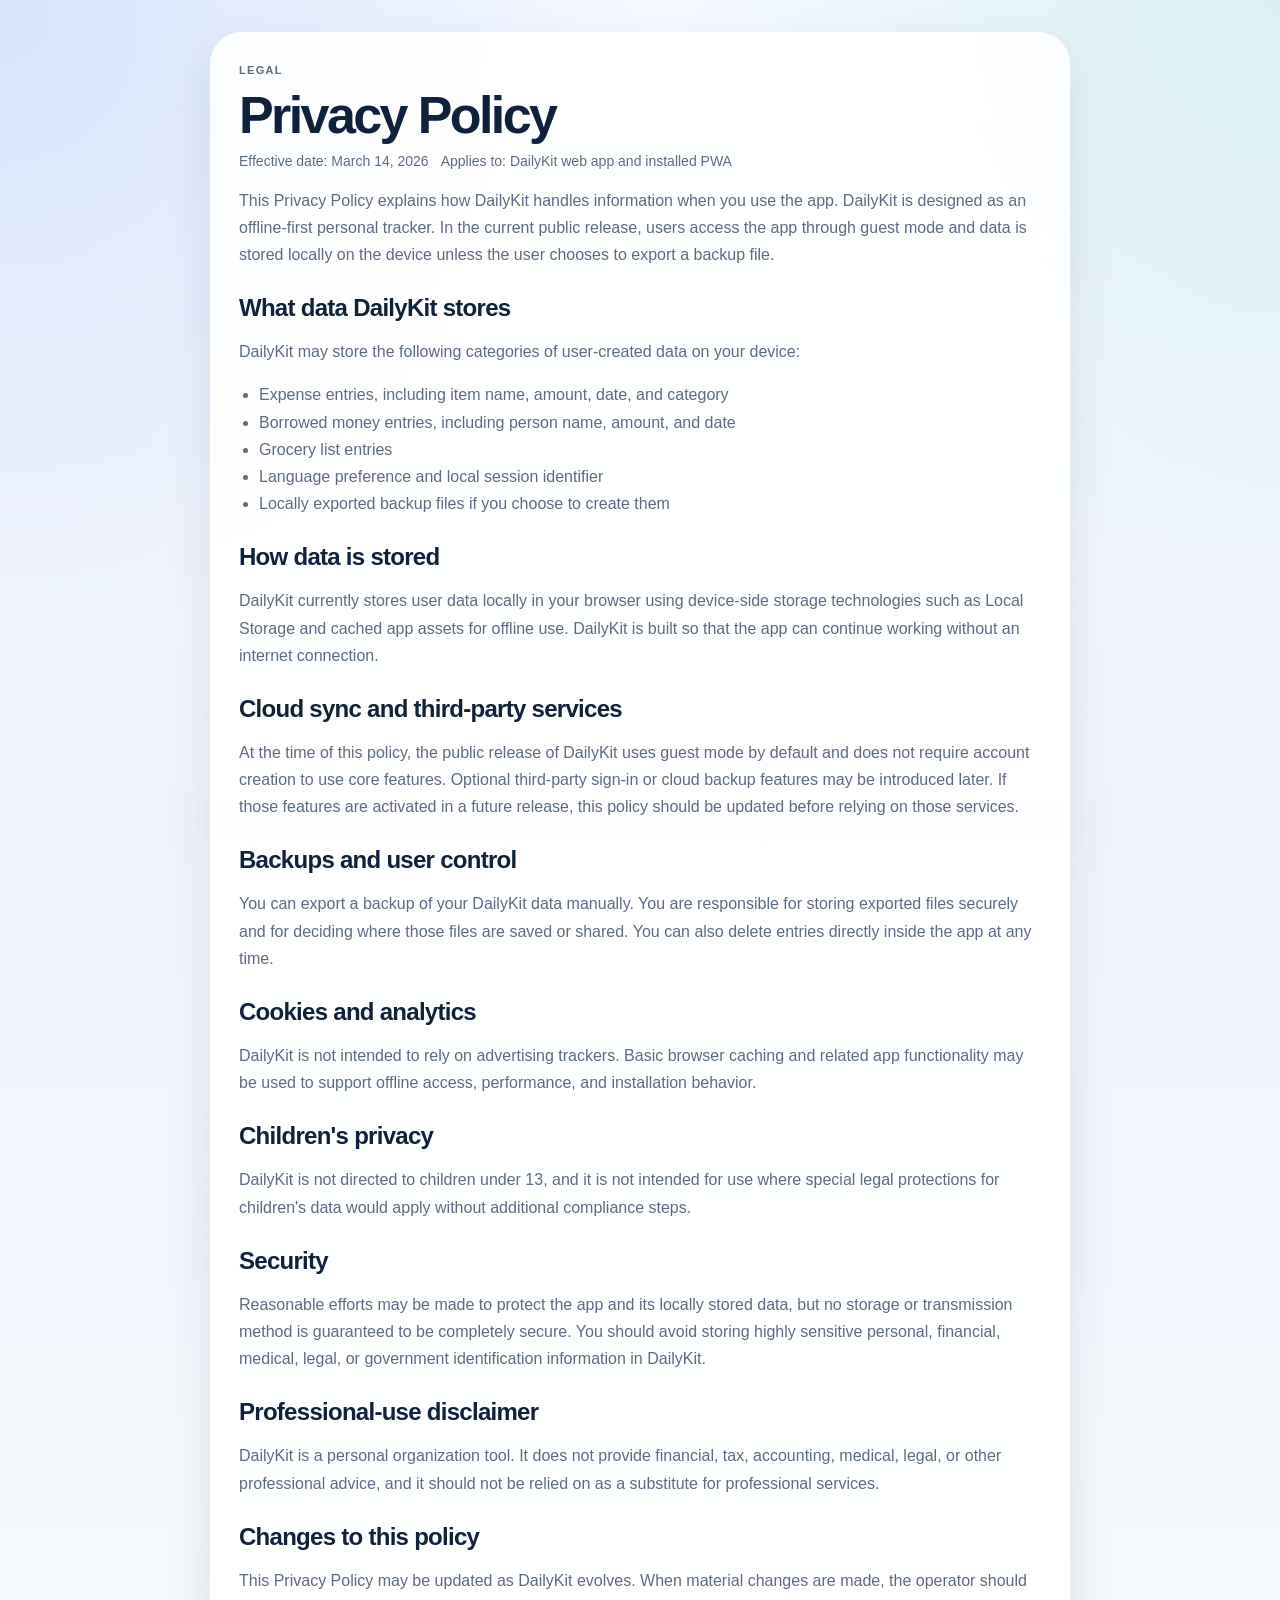
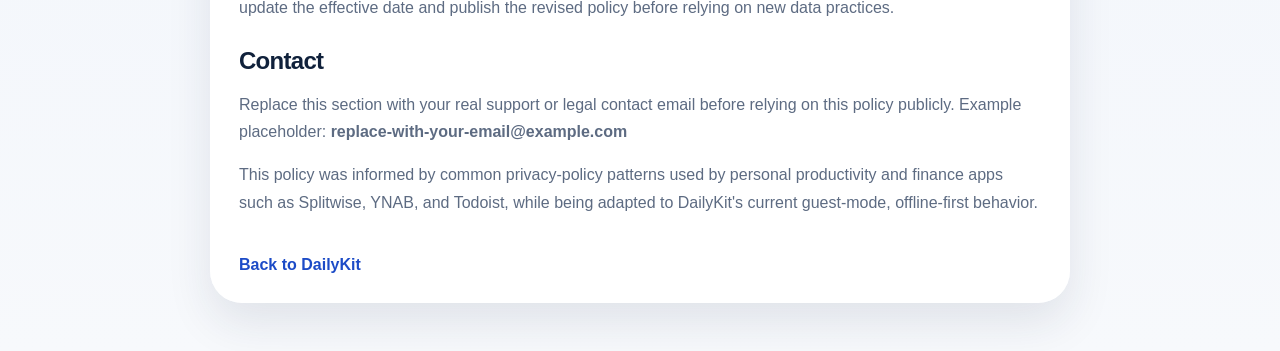
==== pages/privacy.html @ d37a64b0 "dailykit-v8" ====
<!DOCTYPE html>
<html lang="en">
<head>
<meta charset="UTF-8">
<meta name="viewport" content="width=device-width, initial-scale=1">
<title>DailyKit Privacy Policy</title>
<link rel="stylesheet" href="../style.css">
</head>
<body class="legal-page">
<main class="legal-shell">
<p class="hero-kicker">Legal</p>
<h1>Privacy Policy</h1>
<div class="legal-meta">
<span>Effective date: March 14, 2026</span>
<span>Applies to: DailyKit web app and installed PWA</span>
</div>

<p>
This Privacy Policy explains how DailyKit handles information when you use the app. DailyKit is designed as an offline-first personal tracker. In the current public release, users access the app through guest mode and data is stored locally on the device unless the user chooses to export a backup file.
</p>

<h2>What data DailyKit stores</h2>
<p>DailyKit may store the following categories of user-created data on your device:</p>
<ul>
<li>Expense entries, including item name, amount, date, and category</li>
<li>Borrowed money entries, including person name, amount, and date</li>
<li>Grocery list entries</li>
<li>Language preference and local session identifier</li>
<li>Locally exported backup files if you choose to create them</li>
</ul>

<h2>How data is stored</h2>
<p>
DailyKit currently stores user data locally in your browser using device-side storage technologies such as Local Storage and cached app assets for offline use. DailyKit is built so that the app can continue working without an internet connection.
</p>

<h2>Cloud sync and third-party services</h2>
<p>
At the time of this policy, the public release of DailyKit uses guest mode by default and does not require account creation to use core features. Optional third-party sign-in or cloud backup features may be introduced later. If those features are activated in a future release, this policy should be updated before relying on those services.
</p>

<h2>Backups and user control</h2>
<p>
You can export a backup of your DailyKit data manually. You are responsible for storing exported files securely and for deciding where those files are saved or shared. You can also delete entries directly inside the app at any time.
</p>

<h2>Cookies and analytics</h2>
<p>
DailyKit is not intended to rely on advertising trackers. Basic browser caching and related app functionality may be used to support offline access, performance, and installation behavior.
</p>

<h2>Children's privacy</h2>
<p>
DailyKit is not directed to children under 13, and it is not intended for use where special legal protections for children's data would apply without additional compliance steps.
</p>

<h2>Security</h2>
<p>
Reasonable efforts may be made to protect the app and its locally stored data, but no storage or transmission method is guaranteed to be completely secure. You should avoid storing highly sensitive personal, financial, medical, legal, or government identification information in DailyKit.
</p>

<h2>Professional-use disclaimer</h2>
<p>
DailyKit is a personal organization tool. It does not provide financial, tax, accounting, medical, legal, or other professional advice, and it should not be relied on as a substitute for professional services.
</p>

<h2>Changes to this policy</h2>
<p>
This Privacy Policy may be updated as DailyKit evolves. When material changes are made, the operator should update the effective date and publish the revised policy before relying on new data practices.
</p>

<h2>Contact</h2>
<p>
Replace this section with your real support or legal contact email before relying on this policy publicly. Example placeholder: <strong>replace-with-your-email@example.com</strong>
</p>

<p>
This policy was informed by common privacy-policy patterns used by personal productivity and finance apps such as Splitwise, YNAB, and Todoist, while being adapted to DailyKit's current guest-mode, offline-first behavior.
</p>

<a class="legal-back" href="../index.html">Back to DailyKit</a>
</main>
</body>
</html>
---- style.css ----
:root{
--bg:#eef3fb;
--bg-soft:#f8fbff;
--surface:rgba(255,255,255,0.86);
--surface-strong:#ffffff;
--line:rgba(148,163,184,0.22);
--text:#10213b;
--muted:#5d6b82;
--brand:#2f6fed;
--brand-deep:#1c4bc7;
--accent:#f59e0b;
--success:#1dbb8b;
--shadow:0 20px 45px rgba(27, 43, 71, 0.10);
--shadow-soft:0 10px 26px rgba(27, 43, 71, 0.08);
--radius-xl:28px;
--radius-lg:22px;
--radius-md:16px;
}

*{
box-sizing:border-box;
}

html{
scroll-behavior:smooth;
}

[hidden]{
display:none !important;
}

body{
margin:0;
padding:0 0 104px;
font-family:"Trebuchet MS","Aptos","Segoe UI",sans-serif;
color:var(--text);
background:
radial-gradient(circle at top left, rgba(47,111,237,0.14), transparent 28%),
radial-gradient(circle at top right, rgba(29,187,139,0.12), transparent 26%),
linear-gradient(180deg, #f4f8ff 0%, #eef3fb 42%, #f7f9fc 100%);
}

@keyframes fadeUpIn{
from{
opacity:0;
transform:translateY(18px);
}
to{
opacity:1;
transform:translateY(0);
}
}

@keyframes screenReveal{
from{
opacity:0;
transform:translateY(22px) scale(0.985);
filter:blur(6px);
}
to{
opacity:1;
transform:translateY(0) scale(1);
filter:blur(0);
}
}

body.auth-locked{
overflow:hidden;
}

button,
input,
select{
font:inherit;
}

button{
cursor:pointer;
}

main{
width:min(960px, calc(100% - 28px));
margin:0 auto;
}

.screen-panel{
transform-origin:top center;
}

.screen-panel:not(.is-active){
display:none;
}

.screen-panel.is-entering{
animation:screenReveal 0.36s cubic-bezier(0.22, 1, 0.36, 1);
}

.hero-header{
position:relative;
overflow:hidden;
padding:32px 14px 36px;
background:
radial-gradient(circle at top left, rgba(255,255,255,0.26), transparent 30%),
linear-gradient(135deg, #245dd7 0%, #2f6fed 52%, #4d89f3 100%);
color:#fff;
box-shadow:0 20px 50px rgba(26, 71, 172, 0.24);
}

.hero-inner{
width:min(900px, calc(100% - 18px));
margin:0 auto;
text-align:center;
}

.hero-kicker,
.section-kicker,
.card-label{
margin:0;
letter-spacing:0.12em;
text-transform:uppercase;
font-size:11px;
font-weight:700;
}

.hero-kicker{
color:rgba(255,255,255,0.72);
}

.hero-header h1{
margin:10px 0 12px;
font-size:clamp(40px, 8vw, 64px);
line-height:0.95;
letter-spacing:-0.04em;
}

.hero-copy{
max-width:620px;
margin:0 auto 22px;
font-size:16px;
line-height:1.6;
color:rgba(255,255,255,0.82);
}

.search-box{
position:relative;
width:min(560px, 100%);
margin:0 auto;
}

#globalSearch{
width:100%;
padding:18px 20px;
border:1px solid rgba(255,255,255,0.24);
border-radius:18px;
background:rgba(255,255,255,0.95);
color:var(--text);
box-shadow:0 18px 38px rgba(11, 24, 57, 0.14);
outline:none;
}

#globalSearch::placeholder{
color:#6c7b90;
}

#globalSearch:focus{
border-color:rgba(47,111,237,0.36);
box-shadow:0 0 0 4px rgba(255,255,255,0.18), 0 22px 40px rgba(11,24,57,0.16);
}

#searchResults{
position:absolute;
top:calc(100% + 10px);
left:0;
right:0;
display:none;
overflow:hidden;
border:1px solid rgba(226,232,240,0.9);
border-radius:20px;
background:rgba(255,255,255,0.98);
box-shadow:var(--shadow);
z-index:10000;
}

.search-item{
width:100%;
border:none;
background:transparent;
padding:14px 16px;
text-align:left;
display:flex;
flex-direction:column;
gap:4px;
}

.search-item + .search-item{
border-top:1px solid #edf2f7;
}

.search-item.active,
.search-item:hover{
background:#eff5ff;
}

.search-title{
font-size:14px;
font-weight:700;
color:var(--text);
}

.search-subtitle,
.search-empty{
font-size:13px;
color:var(--muted);
}

.search-empty{
padding:16px;
}

.header-controls{
display:flex;
justify-content:center;
align-items:center;
gap:12px;
flex-wrap:wrap;
margin-top:16px;
}

.select-wrap{
display:flex;
align-items:center;
gap:10px;
padding:10px 14px;
border-radius:999px;
background:rgba(255,255,255,0.14);
border:1px solid rgba(255,255,255,0.16);
font-size:13px;
}

.select-wrap span{
color:rgba(255,255,255,0.76);
font-weight:700;
}

#languageSelect{
border:none;
background:transparent;
color:#fff;
font-weight:700;
outline:none;
}

#languageSelect option{
color:var(--text);
}

.session-badge{
display:inline-flex;
align-items:center;
justify-content:center;
min-height:44px;
padding:10px 14px;
border-radius:999px;
background:rgba(255,255,255,0.16);
border:1px solid rgba(255,255,255,0.16);
font-size:13px;
font-weight:700;
color:#fff;
}

.ghost-btn,
.backup-section button,
.tool-shell button,
.home-tools button,
.auth-actions button{
border:none;
border-radius:999px;
padding:12px 18px;
font-weight:700;
transition:transform 0.18s ease, box-shadow 0.18s ease, background 0.18s ease;
}

.backup-section button,
.tool-shell button,
.home-tools button,
.auth-actions button:first-child{
background:linear-gradient(135deg, var(--brand) 0%, var(--brand-deep) 100%);
color:#fff;
box-shadow:0 14px 30px rgba(47,111,237,0.22);
}

.ghost-btn{
background:rgba(255,255,255,0.16);
color:#fff;
border:1px solid rgba(255,255,255,0.24);
backdrop-filter:blur(14px);
}

.backup-actions .ghost-btn{
background:#eef5ff;
color:var(--brand);
border:1px solid rgba(47,111,237,0.12);
box-shadow:none;
}

.backup-section button:hover,
.tool-shell button:hover,
.home-tools button:hover,
.auth-actions button:hover,
.ghost-btn:hover{
transform:translateY(-1px);
}

button.is-disabled,
button:disabled{
opacity:0.58;
cursor:not-allowed;
transform:none !important;
box-shadow:none !important;
}

.dashboard{
display:grid;
gap:20px;
padding:28px 0 12px;
}

.onboarding-host{
grid-column:1 / -1;
}

.onboarding-card{
display:grid;
gap:18px;
padding:22px;
border-radius:var(--radius-xl);
background:linear-gradient(135deg, rgba(255,255,255,0.92), rgba(240,247,255,0.96));
border:1px solid rgba(255,255,255,0.82);
box-shadow:var(--shadow-soft);
animation:fadeUpIn 0.42s ease both;
}

.onboarding-copy h3{
margin:6px 0 8px;
font-size:28px;
letter-spacing:-0.04em;
}

.onboarding-copy p{
margin:0;
color:var(--muted);
line-height:1.6;
}

.onboarding-grid{
display:grid;
grid-template-columns:repeat(3, minmax(0, 1fr));
gap:12px;
}

.onboarding-step{
padding:16px;
border-radius:20px;
background:rgba(255,255,255,0.82);
border:1px solid var(--line);
}

.onboarding-step strong{
display:block;
margin-bottom:8px;
}

.onboarding-step span{
display:block;
color:var(--muted);
line-height:1.55;
}

.onboarding-actions{
display:flex;
justify-content:flex-end;
}

.onboarding-btn{
background:#eef5ff;
color:var(--brand);
border:1px solid rgba(47,111,237,0.14);
}

.summary-header,
.tools-header{
display:flex;
justify-content:space-between;
align-items:flex-end;
margin-bottom:16px;
grid-column:1 / -1;
}

.section-kicker{
color:var(--brand);
}

.section-title{
margin:6px 0 0;
font-size:clamp(28px, 5vw, 38px);
line-height:1.05;
letter-spacing:-0.04em;
}

.summary{
display:grid;
grid-template-columns:repeat(2, minmax(0, 1fr));
gap:16px;
margin-bottom:20px;
grid-column:1 / -1;
}

.card,
.chart-section,
.backup-section,
.tool-section,
.insight-box{
position:relative;
background:var(--surface);
border:1px solid rgba(255,255,255,0.75);
border-radius:var(--radius-xl);
box-shadow:var(--shadow-soft);
backdrop-filter:blur(18px);
transition:transform 0.2s ease, box-shadow 0.2s ease, border-color 0.2s ease;
}

.card{
padding:20px 18px;
overflow:hidden;
animation:fadeUpIn 0.44s ease both;
}

.card::after,
.chart-section::after,
.backup-section::after,
.tool-section::after{
content:"";
position:absolute;
inset:auto -24px -36px auto;
width:120px;
height:120px;
border-radius:999px;
background:radial-gradient(circle, rgba(47,111,237,0.14) 0%, rgba(47,111,237,0) 72%);
pointer-events:none;
}

.card h3{
margin:12px 0 10px;
font-size:34px;
letter-spacing:-0.05em;
}

.card p:last-child{
margin:0;
color:var(--muted);
line-height:1.45;
}

.chart-section{
padding:24px;
margin-bottom:20px;
animation:fadeUpIn 0.52s ease both;
}

.chart-section,
.insight-box,
.home-tools{
grid-column:1 / -1;
}

.chart-section h3,
.backup-section h3{
margin:0 0 16px;
font-size:20px;
letter-spacing:-0.03em;
}

#expenseChart{
width:100% !important;
height:250px !important;
}

#weeklyChart{
width:100% !important;
height:220px !important;
}

.insight-box{
padding:18px;
margin-bottom:24px;
animation:fadeUpIn 0.56s ease both;
}

.insight-grid{
display:grid;
grid-template-columns:repeat(3, minmax(0, 1fr));
gap:12px;
}

.insight-tile{
padding:14px;
border-radius:18px;
background:rgba(248,250,252,0.9);
border:1px solid var(--line);
text-align:left;
}

.insight-label{
display:block;
margin-bottom:8px;
font-size:12px;
font-weight:700;
letter-spacing:0.08em;
text-transform:uppercase;
color:var(--muted);
}

.insight-value{
display:block;
font-size:20px;
font-weight:700;
letter-spacing:-0.03em;
}

.empty-state{
padding:18px;
border-radius:18px;
background:#f8fbff;
border:1px dashed rgba(148,163,184,0.4);
color:var(--muted);
text-align:left;
}

.home-tools{
display:grid;
grid-template-columns:repeat(2, minmax(0, 1fr));
gap:14px;
grid-column:1 / -1;
}

.home-tools button{
display:flex;
align-items:center;
gap:12px;
justify-content:flex-start;
padding:16px 18px;
border-radius:22px;
font-size:15px;
text-align:left;
animation:fadeUpIn 0.5s ease both;
}

.tool-icon{
display:grid;
place-items:center;
width:38px;
height:38px;
border-radius:14px;
background:rgba(255,255,255,0.18);
font-size:18px;
}

.tool-copy{
display:flex;
flex-direction:column;
gap:3px;
}

.tool-copy strong{
font-size:15px;
}

.tool-copy span{
font-size:12px;
color:rgba(255,255,255,0.8);
}

.tool-section{
width:min(920px, calc(100% - 4px));
margin:24px auto;
padding:24px;
}

.tool-shell{
display:flex;
flex-direction:column;
gap:18px;
}

.tool-shell > *{
animation:fadeUpIn 0.42s ease both;
}

.tool-shell > *:nth-child(2){
animation-delay:0.06s;
}

.tool-shell > *:nth-child(3){
animation-delay:0.12s;
}

.tool-heading h2{
margin:6px 0 6px;
font-size:34px;
letter-spacing:-0.04em;
}

.tool-heading p{
margin:0;
color:var(--muted);
line-height:1.5;
}

.tool-form{
display:flex;
gap:12px;
flex-wrap:wrap;
}

.tool-form select,
#toolContainer select{
flex:1 1 180px;
min-width:0;
padding:14px 16px;
border:1px solid rgba(148,163,184,0.24);
border-radius:18px;
background:#f8fbff;
outline:none;
color:var(--text);
box-shadow:inset 0 1px 0 rgba(255,255,255,0.6);
}

.tool-form input,
#toolContainer input{
flex:1 1 220px;
min-width:0;
padding:14px 16px;
border:1px solid rgba(148,163,184,0.24);
border-radius:18px;
background:#f8fbff;
outline:none;
color:var(--text);
box-shadow:inset 0 1px 0 rgba(255,255,255,0.6);
}

.tool-form input:focus,
#toolContainer input:focus{
border-color:rgba(47,111,237,0.35);
box-shadow:0 0 0 4px rgba(47,111,237,0.09);
}

.tool-form select:focus,
#toolContainer select:focus{
border-color:rgba(47,111,237,0.35);
box-shadow:0 0 0 4px rgba(47,111,237,0.09);
}

.tool-form-secondary{
margin-top:-2px;
}

.feature-panel{
padding:20px;
border-radius:24px;
background:rgba(255,255,255,0.84);
border:1px solid rgba(255,255,255,0.78);
box-shadow:var(--shadow-soft);
}

.panel-heading{
display:flex;
justify-content:space-between;
align-items:flex-start;
gap:16px;
margin-bottom:14px;
}

.panel-heading h3{
margin:6px 0 0;
font-size:22px;
letter-spacing:-0.03em;
}

.panel-copy{
margin:0;
max-width:320px;
color:var(--muted);
line-height:1.55;
text-align:right;
}

.metric-pills{
display:flex;
flex-wrap:wrap;
gap:10px;
justify-content:flex-end;
}

.metric-pill{
display:inline-flex;
align-items:center;
padding:10px 14px;
border-radius:999px;
background:#eef5ff;
color:var(--brand-deep);
font-size:13px;
font-weight:700;
}

.metric-pill.is-danger{
background:#fff2f2;
color:#c2410c;
}

.secondary-btn{
background:#eef5ff !important;
color:var(--brand) !important;
box-shadow:none !important;
}

.filters-grid{
display:grid;
grid-template-columns:repeat(3, minmax(0, 1fr));
gap:12px;
margin-bottom:14px;
}

.history-meta{
margin-bottom:14px;
color:var(--muted);
line-height:1.5;
}

.history-meta strong{
color:var(--text);
}

.list-group{
display:flex;
flex-direction:column;
gap:12px;
}

.list-item{
display:flex;
justify-content:space-between;
align-items:center;
gap:12px;
padding:14px 16px;
border-radius:20px;
background:#fff;
border:1px solid #edf2f7;
box-shadow:0 10px 24px rgba(15,23,42,0.05);
animation:fadeUpIn 0.32s ease both;
transition:transform 0.18s ease, box-shadow 0.18s ease, border-color 0.18s ease;
}

.list-copy{
display:flex;
flex-direction:column;
gap:4px;
text-align:left;
}

.list-copy strong{
font-size:15px;
}

.list-copy span{
font-size:13px;
color:var(--muted);
}

.list-actions{
display:flex;
align-items:center;
gap:10px;
margin-left:auto;
}

.list-amount{
font-size:15px;
font-weight:700;
white-space:nowrap;
}

.list-item button{
padding:10px 14px;
background:#eef4ff;
color:var(--brand);
box-shadow:none;
}

.list-empty{
padding:18px;
border-radius:20px;
background:#f8fbff;
border:1px dashed rgba(148,163,184,0.36);
color:var(--muted);
text-align:left;
animation:fadeUpIn 0.34s ease both;
}

.list-empty strong,
.list-empty span{
display:block;
}

.list-empty strong{
margin-bottom:6px;
color:var(--text);
}

.backup-section{
width:min(920px, calc(100% - 4px));
margin:12px auto 26px;
padding:24px;
}

.backup-grid{
display:grid;
grid-template-columns:repeat(2, minmax(0, 1fr));
gap:16px;
}

.backup-panel{
padding:22px;
border-radius:22px;
background:#fff;
border:1px solid var(--line);
box-shadow:0 12px 28px rgba(15,23,42,0.06);
animation:fadeUpIn 0.5s ease both;
transition:transform 0.2s ease, box-shadow 0.2s ease, border-color 0.2s ease;
}

.cloud-panel{
background:linear-gradient(180deg, rgba(239,245,255,0.96), rgba(255,255,255,0.96));
}

.backup-copy,
.disclaimer{
color:var(--muted);
}

.backup-copy{
margin:0 0 18px;
line-height:1.55;
}

.backup-actions{
display:flex;
flex-wrap:wrap;
gap:12px;
}

.disclaimer{
width:min(920px, calc(100% - 40px));
margin:0 auto 88px;
text-align:center;
line-height:1.6;
}

.footer-links{
display:flex;
justify-content:center;
gap:14px;
flex-wrap:wrap;
margin-top:10px;
}

.footer-links a{
color:var(--brand-deep);
text-decoration:none;
font-weight:700;
}

.footer-links a:hover{
text-decoration:underline;
}

.bottom-nav{
position:fixed;
left:12px;
right:12px;
bottom:12px;
display:flex;
gap:8px;
padding:8px;
overflow-x:auto;
background:rgba(255,255,255,0.88);
border:1px solid rgba(255,255,255,0.82);
border-radius:999px;
box-shadow:0 18px 40px rgba(15,23,42,0.12);
backdrop-filter:blur(16px);
z-index:999;
}

.bottom-nav button{
display:flex;
align-items:center;
justify-content:center;
gap:8px;
min-width:max-content;
border:none;
border-radius:999px;
padding:12px 16px;
background:transparent;
color:var(--text);
font-size:14px;
font-weight:700;
}

.bottom-nav button:hover{
background:#eef4ff;
}

.bottom-nav button.is-active{
background:linear-gradient(135deg, rgba(47,111,237,0.14), rgba(47,111,237,0.08));
color:var(--brand-deep);
}

.nav-icon{
font-size:16px;
line-height:1;
}

canvas{
max-width:100%;
display:block;
}

#importFile{
display:none;
}

.auth-gate{
position:fixed;
inset:0;
display:grid;
place-items:center;
padding:18px;
background:rgba(8,18,37,0.42);
backdrop-filter:blur(18px);
z-index:1200;
}

.auth-gate.is-hidden{
display:none;
}

.auth-card{
width:min(560px, 100%);
padding:30px;
border-radius:32px;
background:rgba(255,255,255,0.94);
border:1px solid rgba(255,255,255,0.8);
box-shadow:0 30px 70px rgba(8,18,37,0.24);
animation:screenReveal 0.42s cubic-bezier(0.22, 1, 0.36, 1) both;
}

.auth-card h2{
margin:10px 0 12px;
font-size:clamp(32px, 6vw, 48px);
line-height:0.96;
letter-spacing:-0.05em;
}

.auth-copy,
.auth-hint{
margin:0;
color:var(--muted);
line-height:1.6;
}

.auth-benefits{
display:grid;
grid-template-columns:repeat(2, minmax(0, 1fr));
gap:12px;
margin:22px 0;
}

.auth-benefits article{
padding:16px;
border-radius:20px;
background:#f8fbff;
border:1px solid var(--line);
}

.auth-benefits strong{
display:block;
margin-bottom:6px;
}

.auth-benefits span{
display:block;
color:var(--muted);
font-size:14px;
line-height:1.5;
}

.auth-actions{
display:flex;
flex-wrap:wrap;
gap:12px;
margin-bottom:14px;
}

.legal-page{
min-height:100vh;
padding:32px 16px 48px;
}

.legal-shell{
width:min(860px, 100%);
margin:0 auto;
padding:28px;
border-radius:32px;
background:rgba(255,255,255,0.92);
border:1px solid rgba(255,255,255,0.82);
box-shadow:var(--shadow);
animation:screenReveal 0.42s cubic-bezier(0.22, 1, 0.36, 1) both;
}

.legal-shell h1{
margin:10px 0 12px;
font-size:clamp(32px, 6vw, 52px);
line-height:0.98;
letter-spacing:-0.05em;
}

.legal-shell h2{
margin:26px 0 12px;
font-size:24px;
letter-spacing:-0.03em;
}

.legal-shell p,
.legal-shell li{
color:var(--muted);
line-height:1.7;
}

.legal-shell ul{
padding-left:20px;
}

.legal-meta{
display:flex;
gap:12px;
flex-wrap:wrap;
margin-bottom:18px;
color:var(--muted);
font-size:14px;
}

.legal-back{
display:inline-flex;
margin-top:24px;
color:var(--brand-deep);
font-weight:700;
text-decoration:none;
}

.legal-back:hover{
text-decoration:underline;
}

.summary .card:nth-child(1){
animation-delay:0.04s;
}

.summary .card:nth-child(2){
animation-delay:0.1s;
}

.dashboard .onboarding-card{
animation-delay:0.02s;
}

.dashboard .chart-section:nth-of-type(1){
animation-delay:0.14s;
}

.dashboard .chart-section:nth-of-type(2){
animation-delay:0.2s;
}

.dashboard .insight-box{
animation-delay:0.24s;
}

.home-tools button:nth-child(1){
animation-delay:0.26s;
}

.home-tools button:nth-child(2){
animation-delay:0.3s;
}

.home-tools button:nth-child(3){
animation-delay:0.34s;
}

.backup-panel:nth-child(1){
animation-delay:0.08s;
}

@media (hover: hover) and (pointer: fine){
.card:hover,
.chart-section:hover,
.insight-box:hover,
.backup-panel:hover,
.tool-section:hover{
transform:translateY(-2px);
box-shadow:0 18px 40px rgba(15,23,42,0.1);
}

.list-item:hover{
transform:translateY(-1px);
border-color:rgba(47,111,237,0.2);
box-shadow:0 14px 30px rgba(15,23,42,0.08);
}
}

@media (prefers-reduced-motion: reduce){
html{
scroll-behavior:auto;
}

*,
*::before,
*::after{
animation:none !important;
transition:none !important;
}
}

@media (max-width: 720px){
main{
width:min(100%, calc(100% - 20px));
}

.hero-header{
padding:24px 10px 30px;
}

.hero-inner{
width:min(100%, calc(100% - 10px));
}

.summary,
.home-tools,
.insight-grid,
.backup-grid,
.auth-benefits,
.onboarding-grid,
.filters-grid{
grid-template-columns:1fr;
}

.chart-section,
.tool-section,
.backup-section{
padding:18px;
}

.panel-heading{
flex-direction:column;
}

.panel-copy{
max-width:none;
text-align:left;
}

.metric-pills,
.onboarding-actions{
justify-content:flex-start;
}

.tool-heading h2,
.section-title{
font-size:28px;
}

.bottom-nav{
left:8px;
right:8px;
bottom:8px;
}

.bottom-nav button{
padding:11px 14px;
}

.auth-card{
padding:24px;
}

.legal-shell{
padding:22px;
}
}

@media (min-width: 721px){
.hero-header{
padding:44px 20px 46px;
}

.hero-inner{
width:min(1040px, calc(100% - 28px));
}

main{
width:min(1100px, calc(100% - 32px));
}

.tool-form{
align-items:center;
}
}

@media (min-width: 880px){
.dashboard{
grid-template-columns:repeat(12, minmax(0, 1fr));
align-items:start;
}

.summary{
grid-column:1 / -1;
}

.chart-section{
margin-bottom:0;
}

.chart-section:first-of-type{
grid-column:1 / 7;
}

.chart-section:nth-of-type(2){
grid-column:7 / -1;
}

.insight-box{
grid-column:1 / 5;
}

.tools-header{
grid-column:5 / -1;
align-self:end;
}

.home-tools{
grid-column:5 / -1;
grid-template-columns:repeat(2, minmax(0, 1fr));
}
}

@media (min-width: 1180px){
main{
width:min(1240px, calc(100% - 44px));
}

.hero-inner{
width:min(1180px, calc(100% - 44px));
}

.summary{
grid-column:1 / 5;
align-self:start;
margin-bottom:0;
}

.summary .card{
min-height:168px;
}

.chart-section:first-of-type{
grid-column:5 / 9;
}

.chart-section:nth-of-type(2){
grid-column:9 / -1;
}

.insight-box{
grid-column:1 / 5;
}

.tools-header{
grid-column:1 / -1;
margin-top:4px;
}

.home-tools{
grid-column:1 / -1;
grid-template-columns:repeat(3, minmax(0, 1fr));
}

.tool-section,
.backup-section,
.disclaimer{
width:min(1040px, calc(100% - 4px));
}

.bottom-nav{
left:50%;
right:auto;
width:min(980px, calc(100% - 24px));
transform:translateX(-50%);
justify-content:space-between;
}
}
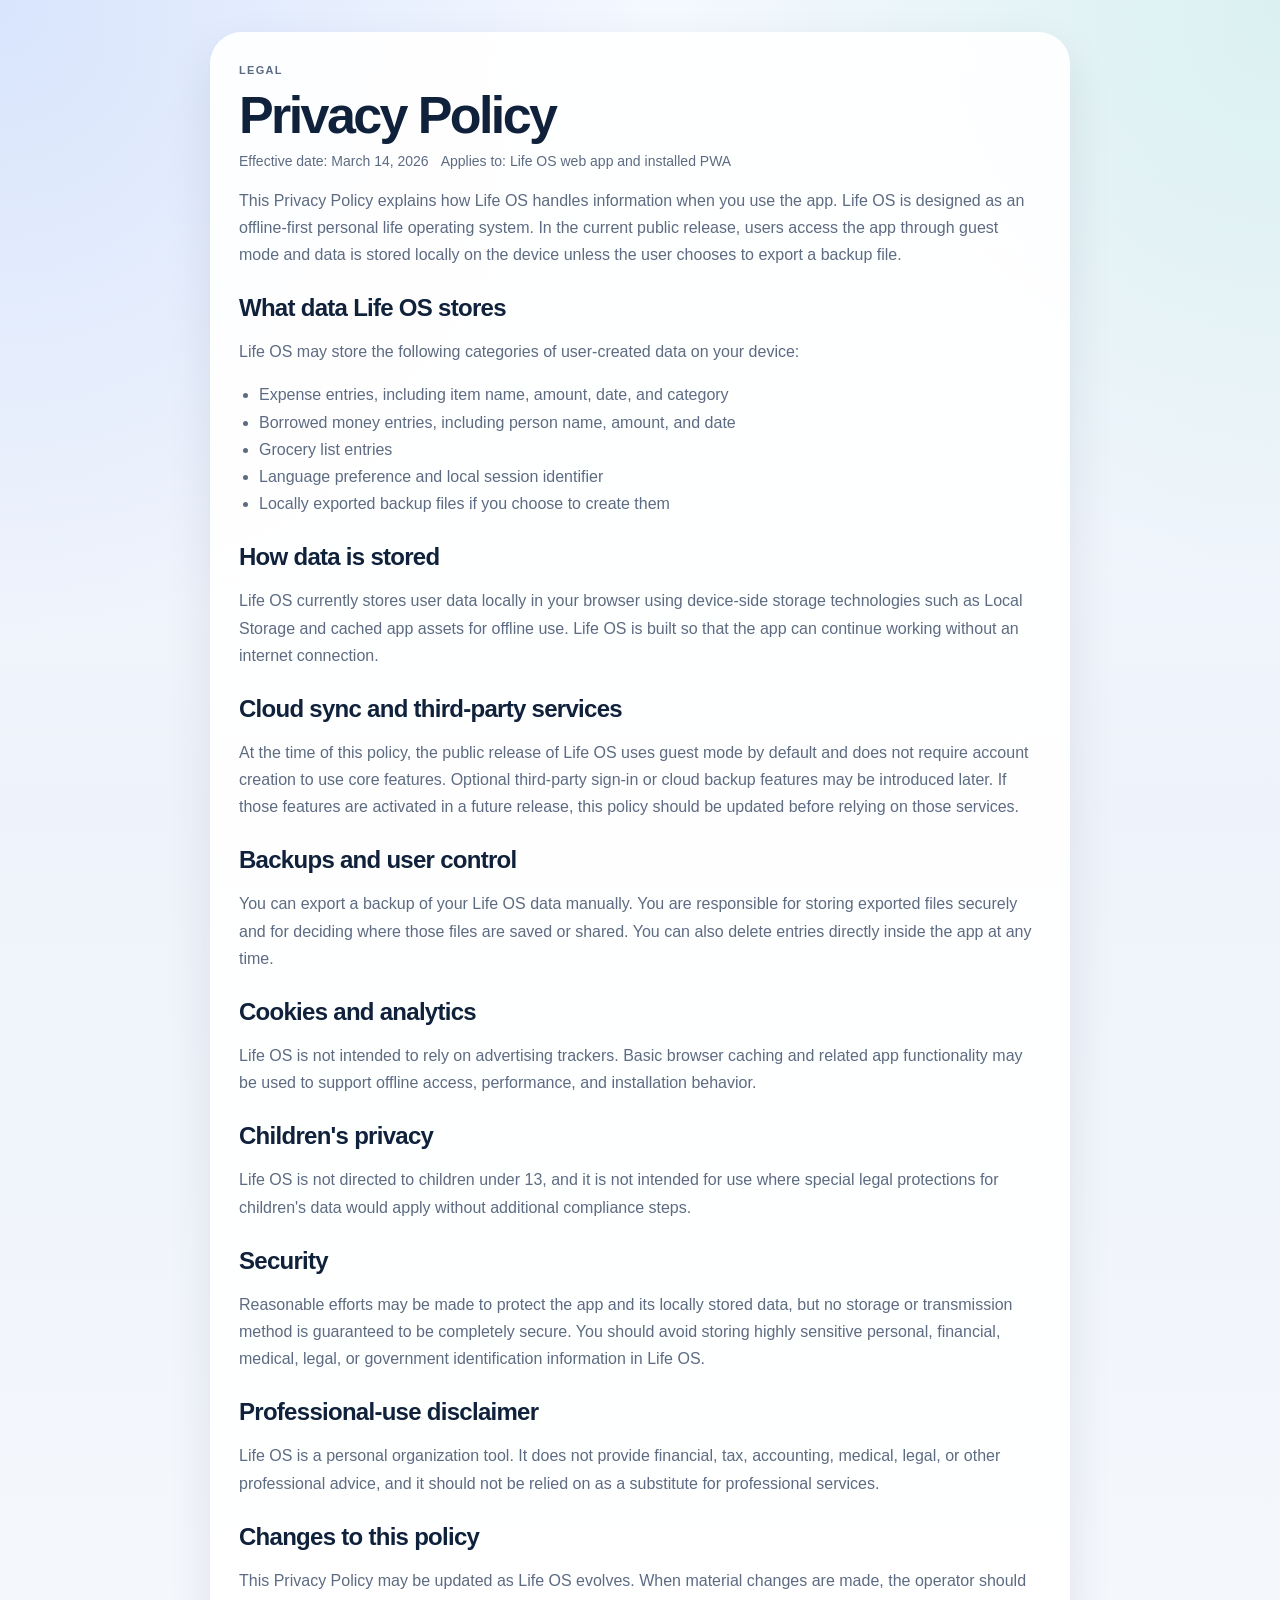
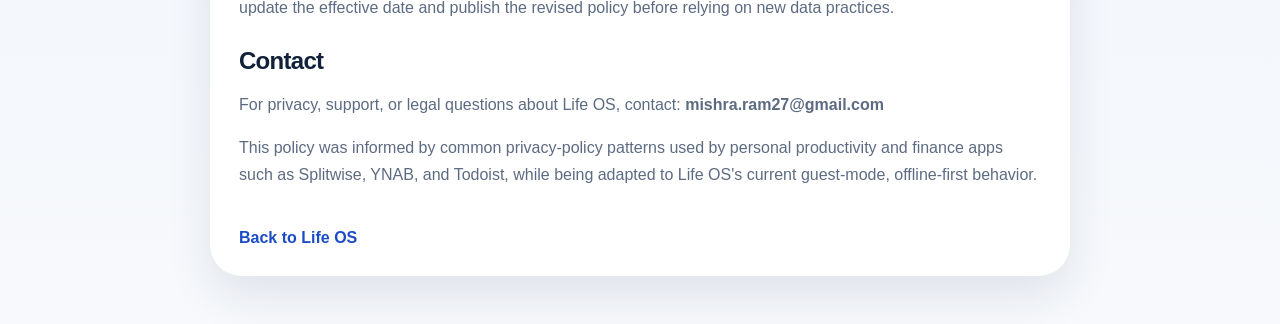
==== commit 533bd583: "lifeos-v10.0" ====
--- a/pages/privacy.html
+++ b/pages/privacy.html
@@ -3,7 +3,7 @@
 <head>
 <meta charset="UTF-8">
 <meta name="viewport" content="width=device-width, initial-scale=1">
-<title>DailyKit Privacy Policy</title>
+<title>Life OS Privacy Policy</title>
 <link rel="stylesheet" href="../style.css">
 </head>
 <body class="legal-page">
@@ -12,15 +12,15 @@
 <h1>Privacy Policy</h1>
 <div class="legal-meta">
 <span>Effective date: March 14, 2026</span>
-<span>Applies to: DailyKit web app and installed PWA</span>
+<span>Applies to: Life OS web app and installed PWA</span>
 </div>
 
 <p>
-This Privacy Policy explains how DailyKit handles information when you use the app. DailyKit is designed as an offline-first personal tracker. In the current public release, users access the app through guest mode and data is stored locally on the device unless the user chooses to export a backup file.
+This Privacy Policy explains how Life OS handles information when you use the app. Life OS is designed as an offline-first personal life operating system. In the current public release, users access the app through guest mode and data is stored locally on the device unless the user chooses to export a backup file.
 </p>
 
-<h2>What data DailyKit stores</h2>
-<p>DailyKit may store the following categories of user-created data on your device:</p>
+<h2>What data Life OS stores</h2>
+<p>Life OS may store the following categories of user-created data on your device:</p>
 <ul>
 <li>Expense entries, including item name, amount, date, and category</li>
 <li>Borrowed money entries, including person name, amount, and date</li>
@@ -31,54 +31,55 @@
 
 <h2>How data is stored</h2>
 <p>
-DailyKit currently stores user data locally in your browser using device-side storage technologies such as Local Storage and cached app assets for offline use. DailyKit is built so that the app can continue working without an internet connection.
+Life OS currently stores user data locally in your browser using device-side storage technologies such as Local Storage and cached app assets for offline use. Life OS is built so that the app can continue working without an internet connection.
 </p>
 
 <h2>Cloud sync and third-party services</h2>
 <p>
-At the time of this policy, the public release of DailyKit uses guest mode by default and does not require account creation to use core features. Optional third-party sign-in or cloud backup features may be introduced later. If those features are activated in a future release, this policy should be updated before relying on those services.
+At the time of this policy, the public release of Life OS uses guest mode by default and does not require account creation to use core features. Optional third-party sign-in or cloud backup features may be introduced later. If those features are activated in a future release, this policy should be updated before relying on those services.
 </p>
 
 <h2>Backups and user control</h2>
 <p>
-You can export a backup of your DailyKit data manually. You are responsible for storing exported files securely and for deciding where those files are saved or shared. You can also delete entries directly inside the app at any time.
+You can export a backup of your Life OS data manually. You are responsible for storing exported files securely and for deciding where those files are saved or shared. You can also delete entries directly inside the app at any time.
 </p>
 
 <h2>Cookies and analytics</h2>
 <p>
-DailyKit is not intended to rely on advertising trackers. Basic browser caching and related app functionality may be used to support offline access, performance, and installation behavior.
+Life OS is not intended to rely on advertising trackers. Basic browser caching and related app functionality may be used to support offline access, performance, and installation behavior.
 </p>
 
 <h2>Children's privacy</h2>
 <p>
-DailyKit is not directed to children under 13, and it is not intended for use where special legal protections for children's data would apply without additional compliance steps.
+Life OS is not directed to children under 13, and it is not intended for use where special legal protections for children's data would apply without additional compliance steps.
 </p>
 
 <h2>Security</h2>
 <p>
-Reasonable efforts may be made to protect the app and its locally stored data, but no storage or transmission method is guaranteed to be completely secure. You should avoid storing highly sensitive personal, financial, medical, legal, or government identification information in DailyKit.
+Reasonable efforts may be made to protect the app and its locally stored data, but no storage or transmission method is guaranteed to be completely secure. You should avoid storing highly sensitive personal, financial, medical, legal, or government identification information in Life OS.
 </p>
 
 <h2>Professional-use disclaimer</h2>
 <p>
-DailyKit is a personal organization tool. It does not provide financial, tax, accounting, medical, legal, or other professional advice, and it should not be relied on as a substitute for professional services.
+Life OS is a personal organization tool. It does not provide financial, tax, accounting, medical, legal, or other professional advice, and it should not be relied on as a substitute for professional services.
 </p>
 
 <h2>Changes to this policy</h2>
 <p>
-This Privacy Policy may be updated as DailyKit evolves. When material changes are made, the operator should update the effective date and publish the revised policy before relying on new data practices.
+This Privacy Policy may be updated as Life OS evolves. When material changes are made, the operator should update the effective date and publish the revised policy before relying on new data practices.
 </p>
 
 <h2>Contact</h2>
 <p>
-Replace this section with your real support or legal contact email before relying on this policy publicly. Example placeholder: <strong>replace-with-your-email@example.com</strong>
+For privacy, support, or legal questions about Life OS, contact: <strong>mishra.ram27@gmail.com</strong>
 </p>
 
 <p>
-This policy was informed by common privacy-policy patterns used by personal productivity and finance apps such as Splitwise, YNAB, and Todoist, while being adapted to DailyKit's current guest-mode, offline-first behavior.
+This policy was informed by common privacy-policy patterns used by personal productivity and finance apps such as Splitwise, YNAB, and Todoist, while being adapted to Life OS's current guest-mode, offline-first behavior.
 </p>
 
-<a class="legal-back" href="../index.html">Back to DailyKit</a>
+<a class="legal-back" href="../index.html">Back to Life OS</a>
 </main>
 </body>
 </html>
+
--- a/style.css
+++ b/style.css
@@ -31,7 +31,7 @@
 
 body{
 margin:0;
-padding:0 0 104px;
+padding:0 0 calc(104px + env(safe-area-inset-bottom, 0px));
 font-family:"Trebuchet MS","Aptos","Segoe UI",sans-serif;
 color:var(--text);
 background:
@@ -68,6 +68,10 @@
 overflow:hidden;
 }
 
+body.panel-open{
+overflow:hidden;
+}
+
 button,
 input,
 select{
@@ -93,6 +97,268 @@
 
 .screen-panel.is-entering{
 animation:screenReveal 0.36s cubic-bezier(0.22, 1, 0.36, 1);
+}
+
+.tools-panel{
+position:fixed;
+inset:0;
+z-index:12000;
+display:grid;
+place-items:end center;
+padding:18px;
+}
+
+.tools-panel-backdrop{
+position:absolute;
+inset:0;
+background:rgba(9, 20, 43, 0.42);
+backdrop-filter:blur(8px);
+}
+
+.tools-panel-card{
+position:relative;
+width:min(720px, 100%);
+max-height:min(78vh, 760px);
+overflow:auto;
+padding:20px;
+border:1px solid rgba(255,255,255,0.45);
+border-radius:32px;
+background:rgba(255,255,255,0.94);
+box-shadow:0 28px 70px rgba(12, 24, 56, 0.25);
+animation:screenReveal 0.28s cubic-bezier(0.22, 1, 0.36, 1);
+}
+
+.tools-panel-list{
+display:grid;
+gap:12px;
+margin-top:14px;
+}
+
+.tools-panel-item{
+display:flex;
+align-items:center;
+gap:14px;
+width:100%;
+padding:16px 18px;
+border:1px solid rgba(148,163,184,0.20);
+border-radius:20px;
+background:linear-gradient(180deg, #ffffff 0%, #f8fbff 100%);
+box-shadow:var(--shadow-soft);
+text-align:left;
+transition:transform 0.2s ease, box-shadow 0.2s ease, border-color 0.2s ease;
+}
+
+.tools-panel-item:hover,
+.tools-panel-item:focus-visible{
+transform:translateY(-1px);
+border-color:rgba(47,111,237,0.28);
+box-shadow:0 18px 36px rgba(27, 43, 71, 0.12);
+outline:none;
+}
+
+.quick-add-btn{
+position:fixed;
+right:18px;
+bottom:calc(102px + env(safe-area-inset-bottom, 0px));
+z-index:11000;
+width:58px;
+height:58px;
+border:none;
+border-radius:999px;
+background:linear-gradient(180deg, #2f6fed 0%, #1f58d1 100%);
+color:#fff;
+box-shadow:0 18px 36px rgba(36, 93, 215, 0.32);
+font-size:32px;
+font-weight:700;
+}
+
+.quick-add-btn:hover{
+transform:translateY(-1px);
+}
+
+.quick-add-modal{
+position:fixed;
+inset:0;
+z-index:12500;
+display:grid;
+place-items:center;
+padding:18px;
+}
+
+.quick-add-backdrop{
+position:absolute;
+inset:0;
+background:rgba(9, 20, 43, 0.42);
+backdrop-filter:blur(8px);
+}
+
+.quick-add-card{
+position:relative;
+width:min(620px, 100%);
+padding:24px;
+border-radius:28px;
+background:rgba(255,255,255,0.96);
+box-shadow:0 28px 70px rgba(12, 24, 56, 0.25);
+border:1px solid rgba(255,255,255,0.45);
+animation:screenReveal 0.28s cubic-bezier(0.22, 1, 0.36, 1);
+}
+
+.quick-add-examples{
+display:flex;
+flex-wrap:wrap;
+gap:10px;
+margin-top:12px;
+}
+
+.activity-list{
+display:grid;
+gap:12px;
+}
+
+.activity-item{
+display:flex;
+align-items:flex-start;
+gap:14px;
+padding:14px 16px;
+border:1px solid var(--line);
+border-radius:18px;
+background:rgba(248, 251, 255, 0.9);
+}
+
+.activity-type{
+display:inline-flex;
+padding:6px 10px;
+border-radius:999px;
+background:#eaf1ff;
+color:var(--brand-deep);
+font-size:11px;
+font-weight:700;
+letter-spacing:0.04em;
+text-transform:uppercase;
+}
+
+.activity-copy{
+display:grid;
+gap:4px;
+}
+
+.activity-copy span{
+color:var(--muted);
+font-size:13px;
+}
+
+.report-alert{
+border:1px solid rgba(245, 158, 11, 0.28);
+background:linear-gradient(180deg, #fffdf6 0%, #fff8ea 100%);
+}
+
+.diagnostics-actions{
+flex-wrap:wrap;
+}
+
+.diagnostics-log{
+display:grid;
+gap:12px;
+}
+
+.diagnostics-log-item{
+display:grid;
+gap:6px;
+padding:14px 16px;
+border:1px solid var(--line);
+border-radius:18px;
+background:rgba(248, 251, 255, 0.9);
+}
+
+.diagnostics-log-item span,
+.diagnostics-log-item small{
+color:var(--muted);
+}
+
+.panel-copy{
+margin:0 0 16px;
+color:var(--muted);
+line-height:1.6;
+}
+
+.settings-learning-list{
+display:grid;
+gap:12px;
+margin-top:16px;
+}
+
+.settings-learning-item{
+display:flex;
+align-items:center;
+justify-content:space-between;
+gap:14px;
+padding:14px 16px;
+border:1px solid var(--line);
+border-radius:18px;
+background:rgba(248, 251, 255, 0.9);
+}
+
+.settings-learning-copy{
+display:grid;
+gap:4px;
+}
+
+.settings-learning-copy span{
+color:var(--muted);
+font-size:14px;
+}
+
+.update-toast{
+position:fixed;
+left:16px;
+right:16px;
+bottom:calc(94px + env(safe-area-inset-bottom, 0px));
+z-index:12600;
+display:flex;
+align-items:center;
+justify-content:space-between;
+gap:16px;
+padding:16px 18px;
+border:1px solid rgba(47,111,237,0.18);
+border-radius:22px;
+background:rgba(255,255,255,0.97);
+box-shadow:0 26px 60px rgba(12,24,56,0.24);
+backdrop-filter:blur(14px);
+animation:screenReveal 0.24s cubic-bezier(0.22, 1, 0.36, 1);
+}
+
+.update-toast-copy{
+display:grid;
+gap:4px;
+}
+
+.update-toast-copy strong{
+font-size:15px;
+}
+
+.update-toast-copy span{
+color:var(--muted);
+font-size:13px;
+line-height:1.5;
+}
+
+.update-toast-actions{
+display:flex;
+align-items:center;
+gap:10px;
+flex-wrap:wrap;
+}
+
+.changelog-list{
+display:grid;
+gap:12px;
+margin-top:10px;
+}
+
+.quick-actions-grid{
+display:grid;
+grid-template-columns:repeat(2, minmax(0, 1fr));
+gap:12px;
 }
 
 .hero-header{
@@ -207,10 +473,38 @@
 color:var(--text);
 }
 
+.search-row{
+display:flex;
+justify-content:space-between;
+align-items:center;
+gap:10px;
+}
+
 .search-subtitle,
 .search-empty{
 font-size:13px;
 color:var(--muted);
+}
+
+.search-pill,
+.search-hint{
+font-size:11px;
+font-weight:700;
+}
+
+.search-pill{
+padding:6px 9px;
+border-radius:999px;
+background:#e5efff;
+color:var(--brand-deep);
+}
+
+.search-hint{
+color:var(--brand);
+}
+
+.search-item.is-command{
+background:linear-gradient(180deg, #f8fbff 0%, #eef5ff 100%);
 }
 
 .search-empty{
@@ -496,6 +790,38 @@
 animation:fadeUpIn 0.56s ease both;
 }
 
+.report-box{
+grid-column:1 / -1;
+animation:fadeUpIn 0.58s ease both;
+}
+
+.report-panel{
+padding:20px;
+border-radius:24px;
+background:rgba(255,255,255,0.86);
+border:1px solid rgba(255,255,255,0.82);
+box-shadow:var(--shadow-soft);
+}
+
+.report-grid{
+display:grid;
+grid-template-columns:repeat(4, minmax(0, 1fr));
+gap:12px;
+}
+
+.report-tile{
+padding:16px;
+border-radius:18px;
+background:#f8fbff;
+border:1px solid var(--line);
+}
+
+.report-tile strong{
+display:block;
+font-size:20px;
+letter-spacing:-0.03em;
+}
+
 .insight-grid{
 display:grid;
 grid-template-columns:repeat(3, minmax(0, 1fr));
@@ -635,6 +961,20 @@
 box-shadow:inset 0 1px 0 rgba(255,255,255,0.6);
 }
 
+.tool-form textarea,
+#toolContainer textarea{
+width:100%;
+min-height:132px;
+padding:14px 16px;
+border:1px solid rgba(148,163,184,0.24);
+border-radius:18px;
+background:#f8fbff;
+outline:none;
+color:var(--text);
+box-shadow:inset 0 1px 0 rgba(255,255,255,0.6);
+resize:vertical;
+}
+
 .tool-form input,
 #toolContainer input{
 flex:1 1 220px;
@@ -655,7 +995,9 @@
 }
 
 .tool-form select:focus,
-#toolContainer select:focus{
+#toolContainer select:focus,
+.tool-form textarea:focus,
+#toolContainer textarea:focus{
 border-color:rgba(47,111,237,0.35);
 box-shadow:0 0 0 4px rgba(47,111,237,0.09);
 }
@@ -730,6 +1072,10 @@
 margin-bottom:14px;
 }
 
+.filters-grid-two{
+grid-template-columns:repeat(2, minmax(0, 1fr));
+}
+
 .history-meta{
 margin-bottom:14px;
 color:var(--muted);
@@ -794,6 +1140,32 @@
 background:#eef4ff;
 color:var(--brand);
 box-shadow:none;
+}
+
+.pagination{
+display:flex;
+align-items:center;
+justify-content:flex-end;
+gap:10px;
+margin-top:14px;
+flex-wrap:wrap;
+}
+
+.pagination-status{
+font-size:13px;
+color:var(--muted);
+font-weight:700;
+}
+
+.note-item{
+align-items:flex-start;
+}
+
+.note-preview{
+display:-webkit-box;
+-webkit-line-clamp:3;
+-webkit-box-orient:vertical;
+overflow:hidden;
 }
 
 .list-empty{
@@ -865,6 +1237,16 @@
 line-height:1.6;
 }
 
+.app-version{
+display:block;
+margin-bottom:8px;
+font-size:12px;
+font-weight:700;
+letter-spacing:0.08em;
+text-transform:uppercase;
+color:var(--brand);
+}
+
 .footer-links{
 display:flex;
 justify-content:center;
@@ -887,10 +1269,10 @@
 position:fixed;
 left:12px;
 right:12px;
-bottom:12px;
+bottom:calc(12px + env(safe-area-inset-bottom, 0px));
 display:flex;
 gap:8px;
-padding:8px;
+padding:8px 8px calc(8px + env(safe-area-inset-bottom, 0px));
 overflow-x:auto;
 background:rgba(255,255,255,0.88);
 border:1px solid rgba(255,255,255,0.82);
@@ -1010,6 +1392,66 @@
 margin-bottom:14px;
 }
 
+.snackbar-host{
+position:fixed;
+left:50%;
+bottom:96px;
+transform:translateX(-50%) translateY(18px);
+width:min(520px, calc(100% - 24px));
+pointer-events:none;
+opacity:0;
+transition:opacity 0.2s ease, transform 0.2s ease;
+z-index:1500;
+}
+
+.snackbar-host.is-visible{
+opacity:1;
+transform:translateX(-50%) translateY(0);
+}
+
+.snackbar{
+display:flex;
+justify-content:space-between;
+align-items:center;
+gap:14px;
+padding:14px 16px;
+border-radius:20px;
+background:rgba(16,33,59,0.96);
+color:#fff;
+box-shadow:0 18px 40px rgba(15,23,42,0.28);
+pointer-events:auto;
+}
+
+.snackbar-success{
+background:rgba(17,94,89,0.96);
+}
+
+.snackbar-error{
+background:rgba(153,27,27,0.96);
+}
+
+.snackbar-message{
+line-height:1.5;
+}
+
+.snackbar-actions{
+display:flex;
+align-items:center;
+gap:8px;
+flex-wrap:wrap;
+justify-content:flex-end;
+}
+
+.snackbar-action,
+.snackbar-close{
+border:none;
+border-radius:999px;
+padding:8px 12px;
+font-weight:700;
+background:rgba(255,255,255,0.14);
+color:#fff;
+}
+
 .legal-page{
 min-height:100vh;
 padding:32px 16px 48px;
@@ -1159,7 +1601,9 @@
 .backup-grid,
 .auth-benefits,
 .onboarding-grid,
-.filters-grid{
+.filters-grid,
+.report-grid,
+.quick-actions-grid{
 grid-template-columns:1fr;
 }
 
@@ -1179,8 +1623,21 @@
 }
 
 .metric-pills,
-.onboarding-actions{
+.onboarding-actions,
+.pagination{
 justify-content:flex-start;
+}
+
+.settings-learning-item{
+align-items:flex-start;
+flex-direction:column;
+}
+
+.update-toast{
+bottom:84px;
+padding:14px;
+align-items:flex-start;
+flex-direction:column;
 }
 
 .tool-heading h2,
@@ -1191,7 +1648,7 @@
 .bottom-nav{
 left:8px;
 right:8px;
-bottom:8px;
+bottom:calc(8px + env(safe-area-inset-bottom, 0px));
 }
 
 .bottom-nav button{
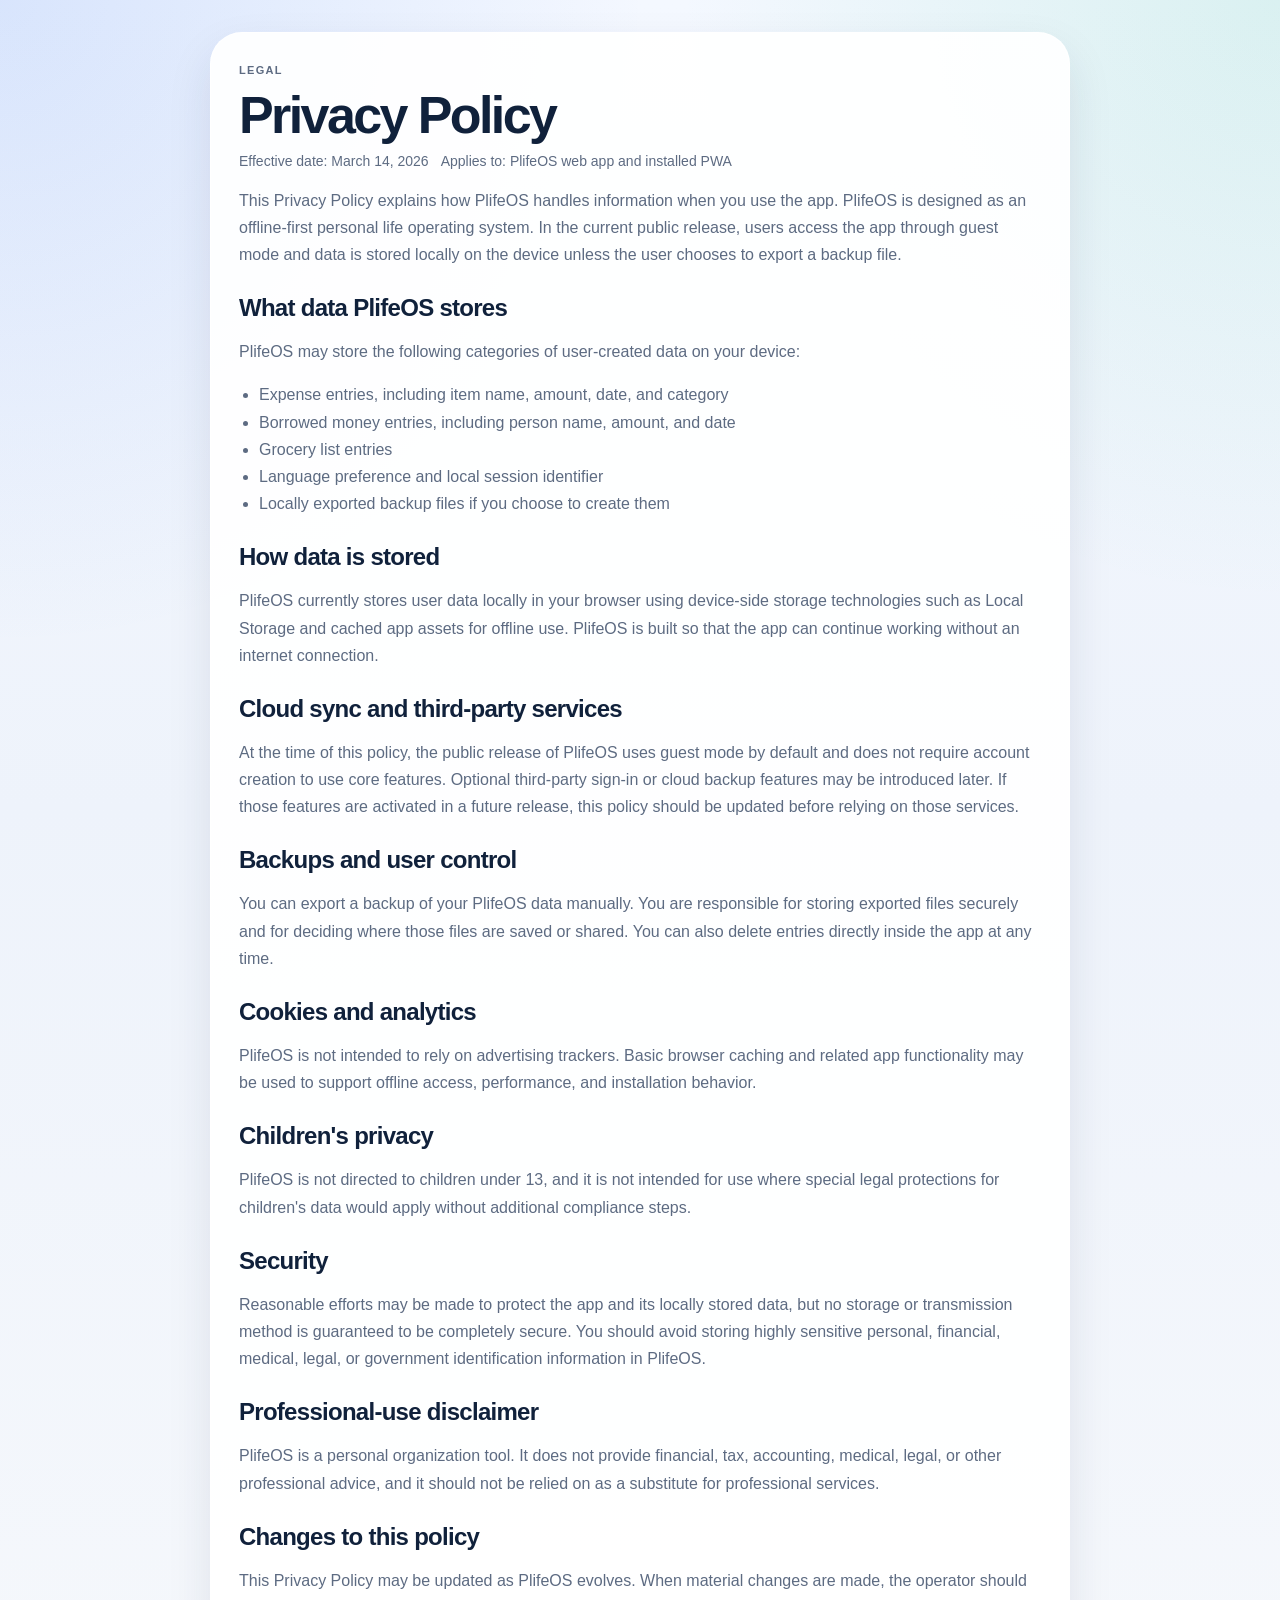
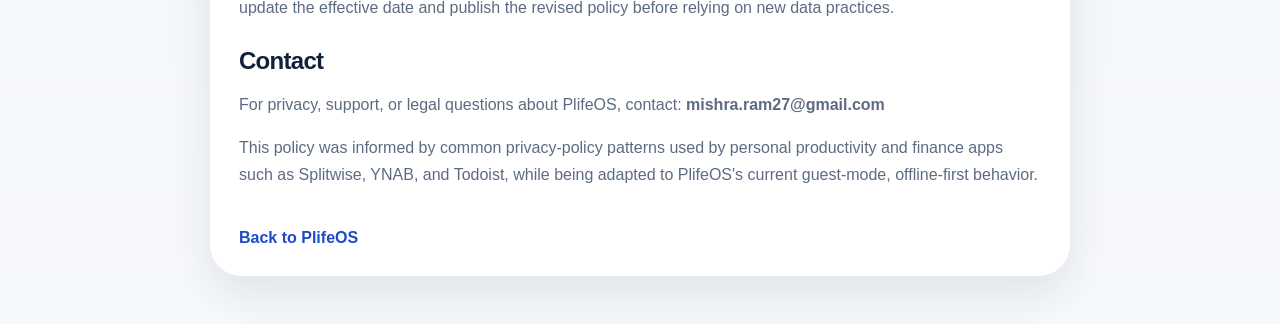
==== commit d14197c0: "plifeos-v10.1" ====
--- a/pages/privacy.html
+++ b/pages/privacy.html
@@ -3,7 +3,7 @@
 <head>
 <meta charset="UTF-8">
 <meta name="viewport" content="width=device-width, initial-scale=1">
-<title>Life OS Privacy Policy</title>
+<title>PlifeOS Privacy Policy</title>
 <link rel="stylesheet" href="../style.css">
 </head>
 <body class="legal-page">
@@ -12,15 +12,15 @@
 <h1>Privacy Policy</h1>
 <div class="legal-meta">
 <span>Effective date: March 14, 2026</span>
-<span>Applies to: Life OS web app and installed PWA</span>
+<span>Applies to: PlifeOS web app and installed PWA</span>
 </div>
 
 <p>
-This Privacy Policy explains how Life OS handles information when you use the app. Life OS is designed as an offline-first personal life operating system. In the current public release, users access the app through guest mode and data is stored locally on the device unless the user chooses to export a backup file.
+This Privacy Policy explains how PlifeOS handles information when you use the app. PlifeOS is designed as an offline-first personal life operating system. In the current public release, users access the app through guest mode and data is stored locally on the device unless the user chooses to export a backup file.
 </p>
 
-<h2>What data Life OS stores</h2>
-<p>Life OS may store the following categories of user-created data on your device:</p>
+<h2>What data PlifeOS stores</h2>
+<p>PlifeOS may store the following categories of user-created data on your device:</p>
 <ul>
 <li>Expense entries, including item name, amount, date, and category</li>
 <li>Borrowed money entries, including person name, amount, and date</li>
@@ -31,54 +31,54 @@
 
 <h2>How data is stored</h2>
 <p>
-Life OS currently stores user data locally in your browser using device-side storage technologies such as Local Storage and cached app assets for offline use. Life OS is built so that the app can continue working without an internet connection.
+PlifeOS currently stores user data locally in your browser using device-side storage technologies such as Local Storage and cached app assets for offline use. PlifeOS is built so that the app can continue working without an internet connection.
 </p>
 
 <h2>Cloud sync and third-party services</h2>
 <p>
-At the time of this policy, the public release of Life OS uses guest mode by default and does not require account creation to use core features. Optional third-party sign-in or cloud backup features may be introduced later. If those features are activated in a future release, this policy should be updated before relying on those services.
+At the time of this policy, the public release of PlifeOS uses guest mode by default and does not require account creation to use core features. Optional third-party sign-in or cloud backup features may be introduced later. If those features are activated in a future release, this policy should be updated before relying on those services.
 </p>
 
 <h2>Backups and user control</h2>
 <p>
-You can export a backup of your Life OS data manually. You are responsible for storing exported files securely and for deciding where those files are saved or shared. You can also delete entries directly inside the app at any time.
+You can export a backup of your PlifeOS data manually. You are responsible for storing exported files securely and for deciding where those files are saved or shared. You can also delete entries directly inside the app at any time.
 </p>
 
 <h2>Cookies and analytics</h2>
 <p>
-Life OS is not intended to rely on advertising trackers. Basic browser caching and related app functionality may be used to support offline access, performance, and installation behavior.
+PlifeOS is not intended to rely on advertising trackers. Basic browser caching and related app functionality may be used to support offline access, performance, and installation behavior.
 </p>
 
 <h2>Children's privacy</h2>
 <p>
-Life OS is not directed to children under 13, and it is not intended for use where special legal protections for children's data would apply without additional compliance steps.
+PlifeOS is not directed to children under 13, and it is not intended for use where special legal protections for children's data would apply without additional compliance steps.
 </p>
 
 <h2>Security</h2>
 <p>
-Reasonable efforts may be made to protect the app and its locally stored data, but no storage or transmission method is guaranteed to be completely secure. You should avoid storing highly sensitive personal, financial, medical, legal, or government identification information in Life OS.
+Reasonable efforts may be made to protect the app and its locally stored data, but no storage or transmission method is guaranteed to be completely secure. You should avoid storing highly sensitive personal, financial, medical, legal, or government identification information in PlifeOS.
 </p>
 
 <h2>Professional-use disclaimer</h2>
 <p>
-Life OS is a personal organization tool. It does not provide financial, tax, accounting, medical, legal, or other professional advice, and it should not be relied on as a substitute for professional services.
+PlifeOS is a personal organization tool. It does not provide financial, tax, accounting, medical, legal, or other professional advice, and it should not be relied on as a substitute for professional services.
 </p>
 
 <h2>Changes to this policy</h2>
 <p>
-This Privacy Policy may be updated as Life OS evolves. When material changes are made, the operator should update the effective date and publish the revised policy before relying on new data practices.
+This Privacy Policy may be updated as PlifeOS evolves. When material changes are made, the operator should update the effective date and publish the revised policy before relying on new data practices.
 </p>
 
 <h2>Contact</h2>
 <p>
-For privacy, support, or legal questions about Life OS, contact: <strong>mishra.ram27@gmail.com</strong>
+For privacy, support, or legal questions about PlifeOS, contact: <strong>mishra.ram27@gmail.com</strong>
 </p>
 
 <p>
-This policy was informed by common privacy-policy patterns used by personal productivity and finance apps such as Splitwise, YNAB, and Todoist, while being adapted to Life OS's current guest-mode, offline-first behavior.
+This policy was informed by common privacy-policy patterns used by personal productivity and finance apps such as Splitwise, YNAB, and Todoist, while being adapted to PlifeOS's current guest-mode, offline-first behavior.
 </p>
 
-<a class="legal-back" href="../index.html">Back to Life OS</a>
+<a class="legal-back" href="../index.html">Back to PlifeOS</a>
 </main>
 </body>
 </html>
